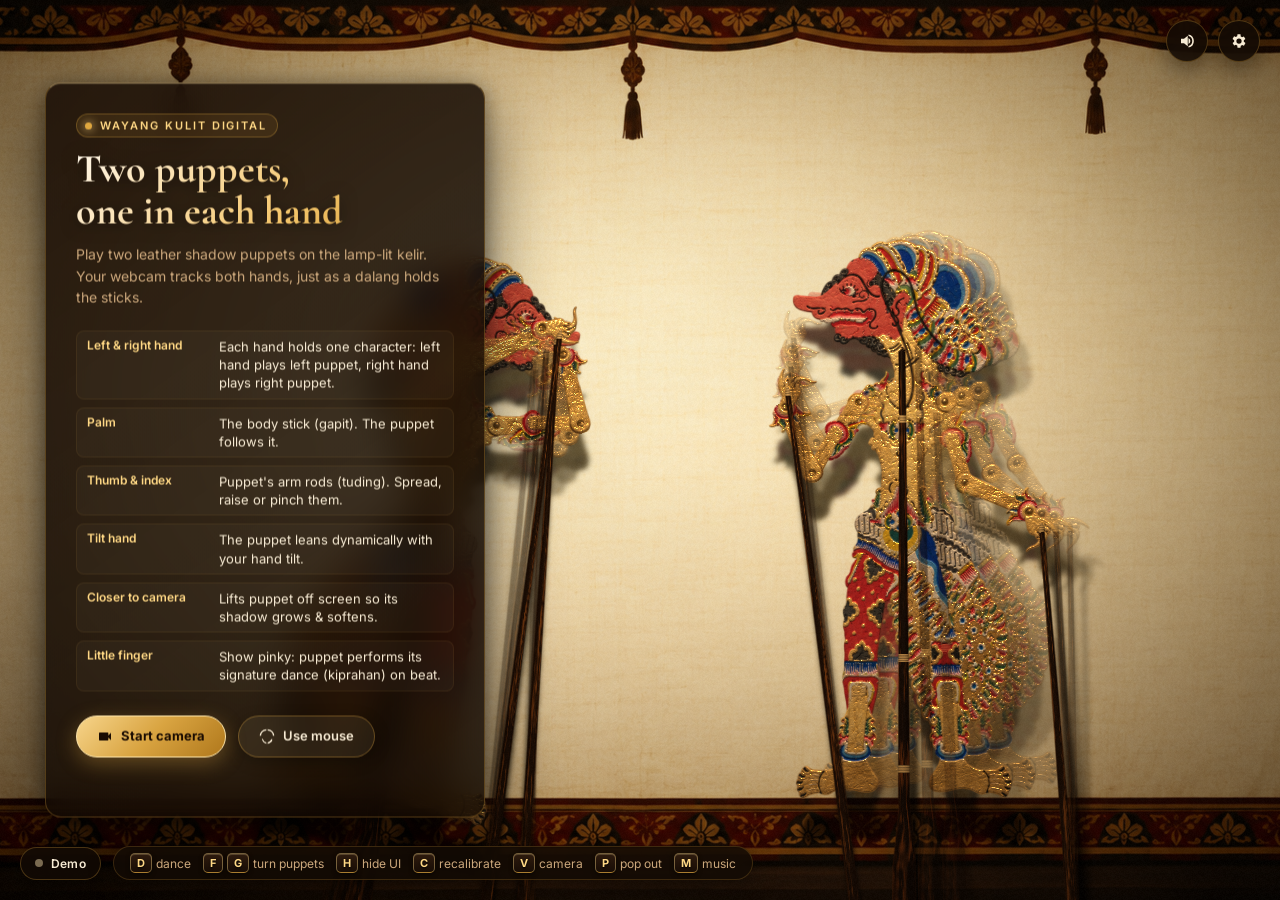
==== index.html @ a54cf00a "feat: initialize Wayang Digital puppet simulator" ====
<!doctype html>
<html lang="en">
  <head>
    <meta charset="utf-8" />
    <meta name="viewport" content="width=device-width, initial-scale=1" />
    <title>Wayang Kulit — Hand Puppetry</title>
    <link rel="preconnect" href="https://fonts.googleapis.com" />
    <link rel="preconnect" href="https://fonts.gstatic.com" crossorigin />
    <link href="https://fonts.googleapis.com/css2?family=Cormorant+Garamond:ital,wght@0,500;0,600;0,700;1,500&family=Inter:wght@400;500;600;700&display=swap" rel="stylesheet" />
    <link rel="stylesheet" href="styles.css" />
  </head>
  <body>
    <canvas id="stage" aria-label="Wayang kulit stage"></canvas>
    <video id="video" playsinline muted></video>

    <section id="intro" class="panel intro">
      <div class="intro-content">
        <p class="eyebrow"><span class="badge-dot"></span>Wayang Kulit Digital</p>
        <h1>Two puppets,<br />one in each hand</h1>
        <p class="lede">Play two leather shadow puppets on the lamp-lit kelir. Your webcam tracks both hands, just as a dalang holds the sticks.</p>
        
        <ul class="howto">
          <li><span class="k">Left &amp; right hand</span><span>Each hand holds one character: left hand plays left puppet, right hand plays right puppet.</span></li>
          <li><span class="k">Palm</span><span>The body stick (gapit). The puppet follows it.</span></li>
          <li><span class="k">Thumb &amp; index</span><span>Puppet's arm rods (tuding). Spread, raise or pinch them.</span></li>
          <li><span class="k">Tilt hand</span><span>The puppet leans dynamically with your hand tilt.</span></li>
          <li><span class="k">Closer to camera</span><span>Lifts puppet off screen so its shadow grows &amp; softens.</span></li>
          <li><span class="k">Little finger</span><span>Show pinky: puppet performs its signature dance (kiprahan) on beat.</span></li>
        </ul>
        
        <div class="actions">
          <button id="start-camera" class="btn primary">
            <svg class="btn-icon" viewBox="0 0 24 24" width="16" height="16" aria-hidden="true"><path fill="currentColor" d="M17 10.5V7a1 1 0 0 0-1-1H4a1 1 0 0 0-1 1v10a1 1 0 0 0 1 1h12a1 1 0 0 0 1-1v-3.5l4 4v-11l-4 4z"/></svg>
            Start camera
          </button>
          <button id="use-mouse" class="btn">
            <svg class="btn-icon" viewBox="0 0 24 24" width="16" height="16" aria-hidden="true"><path fill="currentColor" d="M13 1.07V3.08A8.001 8.001 0 0 1 20.93 11H22.9A10.001 10.001 0 0 0 13 1.07M11 1.07A10.001 10.001 0 0 0 1.07 11H3.08A8.001 8.001 0 0 1 11 3.08V1.07M4.27 15.27A9.954 9.954 0 0 0 11 22.93v-2.01a7.97 7.97 0 0 1-5.32-5.32L4.27 15.27m15.46 0-1.41 1.41A7.97 7.97 0 0 1 13 20.92v2.01c2.76-.46 5.25-2.02 6.73-4.25l-.001-.01Z"/></svg>
            Use mouse
          </button>
        </div>
        <p id="intro-status" class="status-line" role="status"></p>
      </div>
    </section>

    <div id="hud" class="hud">
      <div class="pill" id="status"><span class="dot"></span><span id="status-text">Demo</span></div>
      <div class="keys-container">
        <p class="keys">
          <span class="key-group"><kbd>D</kbd> dance</span>
          <span class="key-group"><kbd>F</kbd><kbd>G</kbd> turn puppets</span>
          <span class="key-group"><kbd>H</kbd> hide UI</span>
          <span class="key-group"><kbd>C</kbd> recalibrate</span>
          <span class="key-group"><kbd>V</kbd> camera</span>
          <span class="key-group"><kbd>P</kbd> pop out</span>
          <span class="key-group"><kbd>M</kbd> music</span>
        </p>
      </div>
    </div>

    <div class="top-controls">
      <button id="sound-toggle" class="icon-btn sound-btn" aria-label="Mute music" aria-pressed="false" title="Toggle Music (M)">
        <svg class="on" viewBox="0 0 24 24" width="18" height="18" aria-hidden="true"><path fill="currentColor" d="M4 9v6h4l5 4V5L8 9H4Zm12.5 3a4.5 4.5 0 0 0-2.5-4v8a4.5 4.5 0 0 0 2.5-4Zm-2.5-8.8v2.1a7 7 0 0 1 0 13.4v2.1a9 9 0 0 0 0-17.6Z"/></svg>
        <svg class="off" viewBox="0 0 24 24" width="18" height="18" aria-hidden="true"><path fill="currentColor" d="M4 9v6h4l5 4V5L8 9H4Zm12.6 3 2.7-2.7-1.4-1.4-2.7 2.7-2.7-2.7-1.4 1.4 2.7 2.7-2.7 2.7 1.4 1.4 2.7-2.7 2.7 2.7 1.4-1.4-2.7-2.7Z" transform="translate(2 0)"/></svg>
      </button>
      <button id="settings-toggle" class="icon-btn" aria-label="Settings" aria-expanded="false" title="Settings">
        <svg viewBox="0 0 24 24" width="18" height="18" aria-hidden="true"><path fill="currentColor" d="M19.4 13a7.6 7.6 0 0 0 0-2l2.1-1.6-2-3.5-2.5 1a7.3 7.3 0 0 0-1.7-1L15 3h-4l-.4 2.7a7.3 7.3 0 0 0-1.7 1l-2.5-1-2 3.5L6.6 11a7.6 7.6 0 0 0 0 2l-2.1 1.6 2 3.5 2.5-1a7.3 7.3 0 0 0 1.7 1L11 21h4l.4-2.7a7.3 7.3 0 0 0 1.7-1l2.5 1 2-3.5ZM13 15.5a3.5 3.5 0 1 1 0-7 3.5 3.5 0 0 1 0 7Z" transform="translate(-1 0)"/></svg>
      </button>
    </div>

    <aside id="settings" class="panel settings" hidden>
      <div class="settings-header">
        <h2>Settings</h2>
        <button id="settings-close" class="close-btn" aria-label="Close settings">
          <svg viewBox="0 0 24 24" width="16" height="16"><path fill="currentColor" d="M19 6.41L17.59 5 12 10.59 6.41 5 5 6.41 10.59 12 5 17.59 6.41 19 12 13.41 17.59 19 19 17.59 13.41 12z"/></svg>
        </button>
      </div>
      <label>Characters
        <select id="opt-characters">
          <option value="two">Two puppets, one per hand</option>
          <option value="one">One puppet</option>
        </select>
      </label>
      <label>Arm-rod fingers
        <select id="opt-fingers">
          <option value="thumb-index">Thumb + index</option>
          <option value="thumb-pinky">Thumb + pinky (arms spread wider)</option>
          <option value="index-pinky">Index + pinky</option>
        </select>
      </label>
      <label id="bodyhand-row" hidden>Body hand (one puppet, two hands)
        <select id="opt-bodyhand">
          <option value="right">Right hand holds the gapit</option>
          <option value="left">Left hand holds the gapit</option>
        </select>
      </label>
      <label>Facing
        <select id="opt-facing">
          <option value="target">Face each other</option>
          <option value="walk">Face the way they walk</option>
          <option value="manual">Manual (F / G to turn)</option>
        </select>
      </label>
      <label class="row toggle-row">
        <span>Show camera preview</span>
        <input type="checkbox" id="opt-camera" checked />
      </label>
      <button id="opt-popout" class="btn small" type="button">Open camera in new window</button>
      <label>Puppet size
        <input type="range" id="opt-size" min="0.36" max="0.72" step="0.01" value="0.53" />
      </label>
      <label>Music volume
        <input type="range" id="opt-volume" min="0" max="1" step="0.01" value="0.6" />
      </label>
    </aside>

    <div id="preview-box" hidden>
      <div class="preview-header">
        <span class="preview-dot"></span>
        <span class="preview-title">Hand Tracker</span>
      </div>
      <canvas id="preview" width="320" height="180"></canvas>
      <button id="preview-popout" class="popout-btn" type="button" aria-label="Open camera in a new window" title="Open in a new window (P)">
        <svg viewBox="0 0 24 24" width="16" height="16" aria-hidden="true"><path fill="currentColor" d="M14 3h7v7h-2V6.4l-8.3 8.3-1.4-1.4L17.6 5H14V3ZM5 5h6v2H5v12h12v-6h2v6a2 2 0 0 1-2 2H5a2 2 0 0 1-2-2V7a2 2 0 0 1 2-2Z"/></svg>
      </button>
    </div>
    <div id="toast" class="toast" role="status" aria-live="polite"></div>
    <div id="error" class="panel error" hidden></div>

    <script type="module" src="src/main.js"></script>
  </body>
</html>
---- styles.css ----
:root {
  --ink: #f7ebd4;
  --ink-dim: #cca87c;
  --ink-muted: #967a5b;
  --gold: #dfa73f;
  --gold-hi: #ffd885;
  --gold-glow: rgba(223, 167, 63, 0.35);
  --panel-bg: linear-gradient(145deg, rgba(24, 13, 6, 0.88) 0%, rgba(12, 6, 2, 0.82) 100%);
  --panel-border: rgba(223, 167, 63, 0.28);
  --panel-border-top: rgba(255, 222, 155, 0.45);
  --serif: 'Cormorant Garamond', 'Iowan Old Style', Georgia, serif;
  --sans: 'Inter', system-ui, -apple-system, 'Segoe UI', sans-serif;
}

* {
  box-sizing: border-box;
}

[hidden] {
  display: none !important;
}

html, body {
  margin: 0;
  height: 100%;
  overflow: hidden;
  background: #090403;
  color: var(--ink);
  font-family: var(--sans);
  font-size: 14px;
  -webkit-font-smoothing: antialiased;
}

#stage {
  position: fixed;
  inset: 0;
  width: 100vw;
  height: 100vh;
  display: block;
  cursor: crosshair;
}

#video { display: none; }

/* Global Glass Panel */
.panel {
  background: var(--panel-bg);
  border: 1px solid var(--panel-border);
  border-top-color: var(--panel-border-top);
  border-radius: 16px;
  backdrop-filter: blur(16px) saturate(1.3);
  -webkit-backdrop-filter: blur(16px) saturate(1.3);
  box-shadow: 
    0 24px 70px rgba(0, 0, 0, 0.65),
    0 4px 20px rgba(0, 0, 0, 0.4),
    inset 0 1px 0 rgba(255, 230, 170, 0.12);
}

/* Intro Overlay */
.intro {
  position: fixed;
  left: max(20px, 3.5vw);
  top: 50%;
  transform: translateY(-50%);
  width: min(440px, calc(100vw - 40px));
  max-height: calc(100vh - 100px);
  padding: 30px;
  overflow-y: auto;
  transition: opacity 0.45s cubic-bezier(0.16, 1, 0.3, 1), transform 0.45s cubic-bezier(0.16, 1, 0.3, 1);
  z-index: 10;
}

.intro::-webkit-scrollbar {
  width: 4px;
}
.intro::-webkit-scrollbar-thumb {
  background: rgba(223, 167, 63, 0.3);
  border-radius: 4px;
}

.intro.gone {
  opacity: 0;
  transform: translate(-30px, -50%);
  pointer-events: none;
}

.eyebrow {
  display: inline-flex;
  align-items: center;
  gap: 8px;
  margin: 0 0 10px;
  padding: 4px 10px 4px 8px;
  background: rgba(223, 167, 63, 0.1);
  border: 1px solid rgba(223, 167, 63, 0.3);
  border-radius: 999px;
  color: var(--gold-hi);
  font-size: 11px;
  letter-spacing: 0.18em;
  text-transform: uppercase;
  font-weight: 600;
}

.badge-dot {
  width: 7px;
  height: 7px;
  border-radius: 50%;
  background: var(--gold);
  box-shadow: 0 0 10px var(--gold-hi);
  animation: pulse-dot 2s infinite ease-in-out;
}

@keyframes pulse-dot {
  0%, 100% { opacity: 0.6; transform: scale(0.9); }
  50% { opacity: 1; transform: scale(1.2); }
}

h1 {
  margin: 0 0 12px;
  font-family: var(--serif);
  font-weight: 700;
  font-size: 40px;
  line-height: 1.05;
  background: linear-gradient(135deg, #FFF7EA 0%, #F5C66B 60%, #C9902A 100%);
  -webkit-background-clip: text;
  -webkit-text-fill-color: transparent;
  filter: drop-shadow(0 2px 8px rgba(0, 0, 0, 0.6));
}

.lede {
  margin: 0 0 22px;
  color: var(--ink-dim);
  font-size: 14px;
  line-height: 1.55;
  font-weight: 400;
}

.howto {
  list-style: none;
  margin: 0 0 24px;
  padding: 0;
  display: grid;
  gap: 8px;
}

.howto li {
  display: grid;
  grid-template-columns: 120px 1fr;
  gap: 12px;
  padding: 6px 10px;
  background: rgba(255, 240, 210, 0.03);
  border-radius: 8px;
  border: 1px solid rgba(223, 167, 63, 0.08);
  line-height: 1.4;
  color: var(--ink);
  font-size: 13px;
  transition: background 0.2s;
}

.howto li:hover {
  background: rgba(255, 240, 210, 0.07);
  border-color: rgba(223, 167, 63, 0.2);
}

.howto .k {
  color: var(--gold-hi);
  font-weight: 600;
  font-size: 12px;
}

.actions {
  display: flex;
  gap: 12px;
  flex-wrap: wrap;
}

.btn {
  appearance: none;
  display: inline-flex;
  align-items: center;
  justify-content: center;
  gap: 8px;
  border: 1px solid rgba(223, 167, 63, 0.35);
  background: rgba(255, 230, 180, 0.07);
  color: var(--ink);
  font: 600 13px/1 var(--sans);
  padding: 12px 20px;
  border-radius: 999px;
  cursor: pointer;
  transition: all 0.25s cubic-bezier(0.16, 1, 0.3, 1);
  box-shadow: 0 4px 15px rgba(0, 0, 0, 0.3);
}

.btn:hover {
  background: rgba(255, 230, 180, 0.14);
  border-color: rgba(223, 167, 63, 0.65);
  transform: translateY(-1px);
  box-shadow: 0 6px 20px rgba(0, 0, 0, 0.4), 0 0 12px var(--gold-glow);
}

.btn:active {
  transform: translateY(1px);
}

.btn.primary {
  background: linear-gradient(135deg, #F7D58B 0%, #D9A441 50%, #B0781C 100%);
  border-color: #FFE6AA;
  color: #1a0c02;
  font-weight: 700;
  box-shadow: 0 6px 20px rgba(217, 164, 65, 0.35);
}

.btn.primary:hover {
  background: linear-gradient(135deg, #FFE19C 0%, #E5B24E 50%, #C28723 100%);
  box-shadow: 0 8px 25px rgba(217, 164, 65, 0.5);
}

.btn:disabled {
  opacity: 0.5;
  cursor: not-allowed;
  transform: none !important;
  box-shadow: none !important;
}

.btn-icon {
  flex-shrink: 0;
}

.status-line {
  min-height: 1.2em;
  margin: 14px 0 0;
  color: var(--ink-dim);
  font-size: 13px;
  line-height: 1.4;
}

.status-line.err {
  color: #ff9d85;
  font-weight: 500;
}

/* Bottom HUD */
.hud {
  position: fixed;
  left: 20px;
  bottom: 20px;
  display: flex;
  align-items: center;
  gap: 12px;
  flex-wrap: wrap;
  pointer-events: none;
  z-index: 10;
  transition: opacity 0.35s ease;
}

.pill {
  display: inline-flex;
  align-items: center;
  gap: 8px;
  padding: 8px 14px;
  border-radius: 999px;
  background: rgba(18, 10, 4, 0.85);
  border: 1px solid var(--panel-border);
  font-size: 12px;
  font-weight: 600;
  letter-spacing: 0.02em;
  backdrop-filter: blur(12px);
  -webkit-backdrop-filter: blur(12px);
  box-shadow: 0 8px 24px rgba(0, 0, 0, 0.4);
}

.dot {
  width: 8px;
  height: 8px;
  border-radius: 50%;
  background: #7a6a50;
}

.pill.live .dot {
  background: #77e05e;
  box-shadow: 0 0 10px #77e05e;
}

.pill.warn .dot {
  background: #ffab36;
  box-shadow: 0 0 10px #ffab36;
}

.keys-container {
  background: rgba(18, 10, 4, 0.8);
  border: 1px solid rgba(223, 167, 63, 0.2);
  border-radius: 999px;
  padding: 6px 16px;
  backdrop-filter: blur(12px);
  -webkit-backdrop-filter: blur(12px);
  box-shadow: 0 8px 24px rgba(0, 0, 0, 0.4);
}

.keys {
  margin: 0;
  display: flex;
  align-items: center;
  gap: 12px;
  flex-wrap: wrap;
  color: var(--ink-dim);
  font-size: 12px;
}

.key-group {
  display: inline-flex;
  align-items: center;
  gap: 4px;
  white-space: nowrap;
}

kbd {
  display: inline-flex;
  align-items: center;
  justify-content: center;
  min-width: 20px;
  height: 20px;
  padding: 0 6px;
  border: 1px solid rgba(255, 218, 140, 0.4);
  border-bottom-color: rgba(223, 167, 63, 0.7);
  border-radius: 5px;
  background: linear-gradient(180deg, rgba(50, 30, 15, 0.9) 0%, rgba(25, 14, 6, 0.9) 100%);
  color: var(--gold-hi);
  font: 700 11px/1 var(--sans);
  text-shadow: 0 1px 2px #000;
  box-shadow: 0 2px 4px rgba(0,0,0,0.5), inset 0 1px 0 rgba(255, 230, 170, 0.2);
}

/* Top Action Controls */
.top-controls {
  position: fixed;
  top: 20px;
  right: 20px;
  display: flex;
  gap: 10px;
  z-index: 20;
}

.icon-btn {
  width: 42px;
  height: 42px;
  display: grid;
  place-items: center;
  border-radius: 50%;
  border: 1px solid var(--panel-border);
  background: rgba(18, 10, 4, 0.85);
  color: var(--ink);
  cursor: pointer;
  backdrop-filter: blur(12px);
  -webkit-backdrop-filter: blur(12px);
  box-shadow: 0 8px 24px rgba(0, 0, 0, 0.4);
  transition: all 0.25s cubic-bezier(0.16, 1, 0.3, 1);
}

.icon-btn:hover {
  border-color: rgba(223, 167, 63, 0.65);
  color: var(--gold-hi);
  transform: scale(1.06);
  box-shadow: 0 10px 30px rgba(0,0,0,0.5), 0 0 15px var(--gold-glow);
}

.sound-btn .off,
.sound-btn[aria-pressed='true'] .on { display: none; }
.sound-btn[aria-pressed='true'] .off { display: block; color: var(--ink-muted); }

/* Settings Drawer */
.settings {
  position: fixed;
  top: 72px;
  right: 20px;
  width: min(320px, calc(100vw - 40px));
  padding: 22px;
  display: grid;
  gap: 16px;
  z-index: 20;
  transform-origin: top right;
  transition: opacity 0.25s ease, transform 0.25s cubic-bezier(0.16, 1, 0.3, 1);
}

.settings[hidden] {
  display: grid !important;
  opacity: 0;
  transform: scale(0.92) translateY(-10px);
  pointer-events: none;
}

.settings-header {
  display: flex;
  align-items: center;
  justify-content: space-between;
  padding-bottom: 8px;
  border-bottom: 1px solid rgba(223, 167, 63, 0.2);
}

.settings h2 {
  margin: 0;
  font-family: var(--serif);
  font-size: 24px;
  font-weight: 700;
  color: var(--gold-hi);
}

.close-btn {
  background: none;
  border: none;
  color: var(--ink-dim);
  cursor: pointer;
  padding: 4px;
  border-radius: 50%;
  display: grid;
  place-items: center;
  transition: color 0.2s, background 0.2s;
}

.close-btn:hover {
  color: var(--ink);
  background: rgba(255, 255, 255, 0.1);
}

.settings label {
  display: grid;
  gap: 6px;
  font-size: 12px;
  font-weight: 500;
  color: var(--ink-dim);
}

.settings label.toggle-row {
  display: flex;
  align-items: center;
  justify-content: space-between;
  color: var(--ink);
}

.settings select {
  appearance: none;
  background-image: url("data:image/svg+xml,%3Csvg xmlns='http://www.w3.org/2000/svg' width='12' height='12' viewBox='0 0 24 24' fill='%23dfa73f'%3E%3Cpath d='M7 10l5 5 5-5z'/%3E%3C/svg%3E");
  background-repeat: no-repeat;
  background-position: right 10px center;
  background-color: rgba(255, 230, 180, 0.05);
  color: var(--ink);
  border: 1px solid var(--panel-border);
  border-radius: 8px;
  padding: 9px 30px 9px 12px;
  font: 13px var(--sans);
  cursor: pointer;
  outline: none;
  transition: border-color 0.2s, background-color 0.2s;
}

.settings select:focus,
.settings select:hover {
  border-color: rgba(223, 167, 63, 0.6);
  background-color: rgba(255, 230, 180, 0.09);
}

.settings select option {
  background: #1c0e06;
  color: var(--ink);
}

.settings input[type='checkbox'] {
  width: 18px;
  height: 18px;
  accent-color: var(--gold);
  cursor: pointer;
}

.settings input[type='range'] {
  appearance: none;
  height: 6px;
  border-radius: 3px;
  background: rgba(255, 230, 180, 0.15);
  outline: none;
  cursor: pointer;
}

.settings input[type='range']::-webkit-slider-thumb {
  appearance: none;
  width: 18px;
  height: 18px;
  border-radius: 50%;
  background: radial-gradient(circle at 30% 30%, #FFE5A3, #D9A441);
  box-shadow: 0 2px 6px rgba(0, 0, 0, 0.6), 0 0 10px rgba(217, 164, 65, 0.4);
  cursor: pointer;
  transition: transform 0.15s;
}

.settings input[type='range']::-webkit-slider-thumb:hover {
  transform: scale(1.15);
}

/* Hand Tracker Camera Preview Box */
#preview-box {
  position: fixed;
  right: 20px;
  bottom: 20px;
  width: min(260px, 40vw);
  border-radius: 14px;
  border: 1px solid var(--panel-border);
  background: rgba(14, 7, 3, 0.9);
  backdrop-filter: blur(12px);
  -webkit-backdrop-filter: blur(12px);
  box-shadow: 0 16px 40px rgba(0, 0, 0, 0.6);
  overflow: hidden;
  z-index: 10;
  transition: opacity 0.3s ease;
}

.preview-header {
  display: flex;
  align-items: center;
  gap: 6px;
  padding: 6px 10px;
  background: rgba(0, 0, 0, 0.4);
  border-bottom: 1px solid rgba(223, 167, 63, 0.15);
  font-size: 10px;
  letter-spacing: 0.12em;
  text-transform: uppercase;
  color: var(--ink-dim);
  font-weight: 600;
}

.preview-dot {
  width: 6px;
  height: 6px;
  border-radius: 50%;
  background: #77e05e;
  box-shadow: 0 0 6px #77e05e;
}

#preview {
  display: block;
  width: 100%;
  aspect-ratio: 16 / 9;
  height: auto;
  background: #000;
}

.popout-btn {
  position: absolute;
  top: 32px;
  right: 8px;
  width: 32px;
  height: 32px;
  display: grid;
  place-items: center;
  border-radius: 8px;
  border: 1px solid var(--panel-border);
  background: rgba(18, 10, 4, 0.85);
  color: var(--ink);
  cursor: pointer;
  opacity: 0;
  transition: opacity 0.2s, border-color 0.2s, transform 0.2s;
}

#preview-box:hover .popout-btn,
.popout-btn:focus-visible { opacity: 1; }
.popout-btn:hover {
  border-color: rgba(223, 167, 63, 0.6);
  color: var(--gold-hi);
  transform: scale(1.05);
}

.btn.small {
  padding: 8px 14px;
  font-size: 12px;
}

/* Toast Notification */
.toast {
  position: fixed;
  top: 24px;
  left: 50%;
  transform: translate(-50%, -12px);
  padding: 10px 22px;
  border-radius: 999px;
  background: linear-gradient(135deg, rgba(30, 16, 8, 0.92) 0%, rgba(18, 9, 3, 0.92) 100%);
  border: 1px solid rgba(255, 218, 140, 0.4);
  box-shadow: 0 12px 36px rgba(0, 0, 0, 0.6), 0 0 20px rgba(223, 167, 63, 0.25);
  backdrop-filter: blur(16px);
  -webkit-backdrop-filter: blur(16px);
  font-family: var(--serif);
  font-style: italic;
  font-size: 20px;
  font-weight: 600;
  color: var(--gold-hi);
  letter-spacing: 0.03em;
  opacity: 0;
  pointer-events: none;
  transition: opacity 0.35s cubic-bezier(0.16, 1, 0.3, 1), transform 0.35s cubic-bezier(0.16, 1, 0.3, 1);
  white-space: nowrap;
  z-index: 100;
}

.toast.show {
  opacity: 1;
  transform: translate(-50%, 0);
}

body.ui-hidden .toast { opacity: 0; }

.error {
  position: fixed;
  left: 50%;
  top: 50%;
  transform: translate(-50%, -50%);
  padding: 24px 28px;
  max-width: min(480px, calc(100vw - 40px));
  line-height: 1.5;
  z-index: 200;
}

body.ui-hidden .hud,
body.ui-hidden .top-controls,
body.ui-hidden #preview-box,
body.ui-hidden .settings {
  opacity: 0 !important;
  pointer-events: none !important;
}

@media (max-width: 768px) {
  .intro {
    left: 16px;
    right: 16px;
    top: auto;
    bottom: 20px;
    transform: none;
    width: auto;
    max-height: 70vh;
    padding: 20px;
  }
  .intro.gone { transform: translateY(30px); }
  h1 { font-size: 30px; }
  .howto li { grid-template-columns: 100px 1fr; }
  .keys-container { display: none; }
}
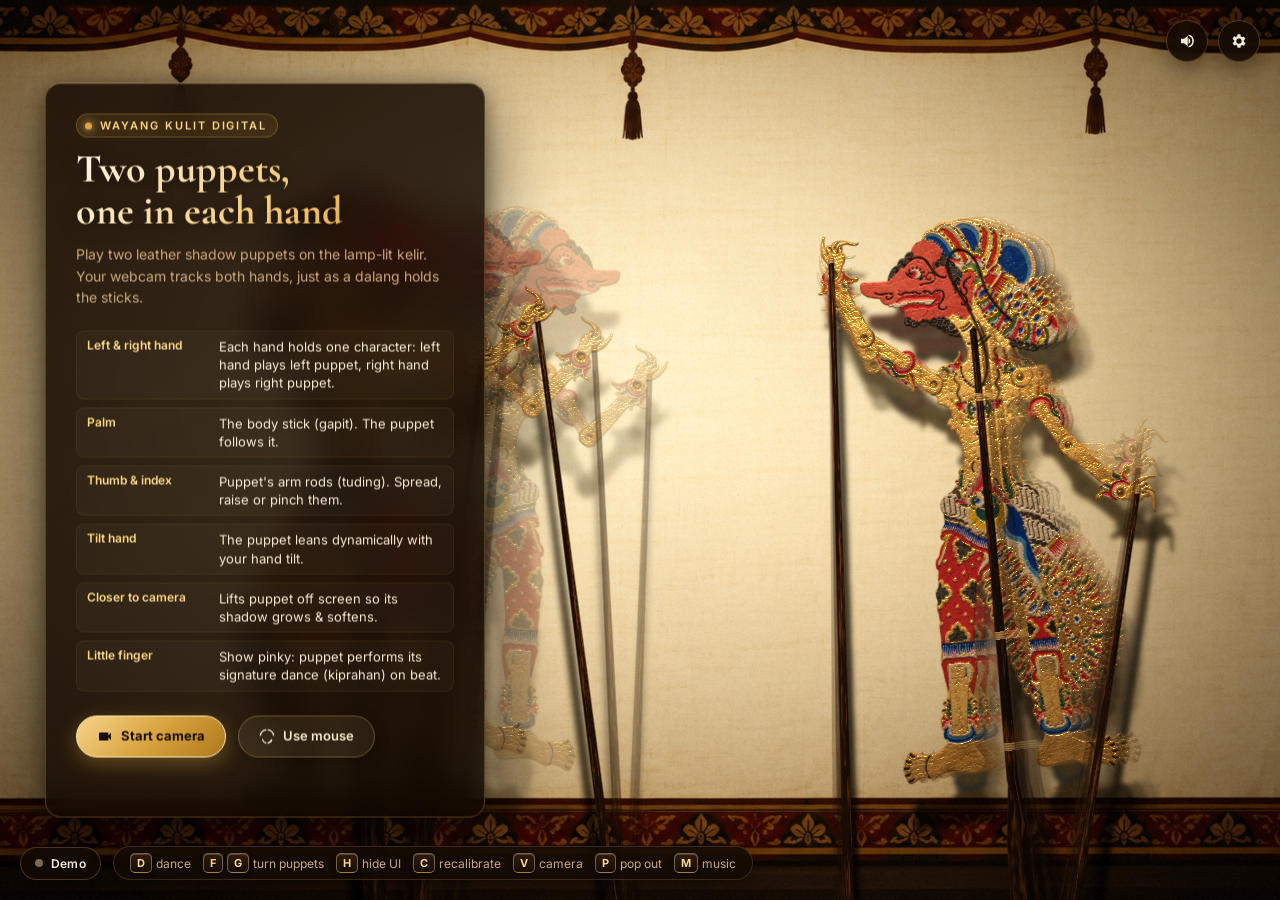
==== commit 172173ca: "feat: add SEO meta tags, sitemap, robots.txt, and Vercel configuration" ====
--- a/index.html
+++ b/index.html
@@ -1,13 +1,62 @@
-<!doctype html>
-<html lang="en">
+﻿<!doctype html>
+<html lang="id">
   <head>
     <meta charset="utf-8" />
     <meta name="viewport" content="width=device-width, initial-scale=1" />
-    <title>Wayang Kulit — Hand Puppetry</title>
+    
+    <!-- Primary SEO Meta Tags -->
+    <title>Wayang Kulit Digital — Simulasi Interaktif Dalang & Shadow Puppetry</title>
+    <meta name="title" content="Wayang Kulit Digital — Simulasi Interaktif Dalang & Shadow Puppetry" />
+    <meta name="description" content="Mainkan simulasi Wayang Kulit Digital interaktif langsung di browser dengan teknologi MediaPipe AI Hand Tracking & WebGL. Pengalaman seru menjadi dalang wayang kulit!" />
+    <meta name="keywords" content="wayang kulit, wayang digital, simulasi dalang, wayang kulit online, hand tracking wayang, game wayang kulit, webgl wayang, kebudayaan indonesia, wayang interaktif, alialkhozini" />
+    <meta name="author" content="Ali Alkhozini" />
+    <meta name="robots" content="index, follow" />
+    <meta name="language" content="Indonesian" />
+    <meta name="theme-color" content="#090403" />
+    <meta name="google-site-verification" content="glfn1bT0pv14ISpKObxB3KRVvbgvHPI_zt5bTvmv0h4" />
+    <link rel="canonical" href="https://wayangdigital.alialkhozini.my.id/" />
+
+    <!-- Open Graph / Facebook / WhatsApp Meta Tags -->
+    <meta property="og:type" content="website" />
+    <meta property="og:url" content="https://wayangdigital.alialkhozini.my.id/" />
+    <meta property="og:title" content="Wayang Kulit Digital — Simulasi Interaktif Dalang & Shadow Puppetry" />
+    <meta property="og:description" content="Mainkan simulasi Wayang Kulit Digital interaktif langsung di browser dengan teknologi MediaPipe AI Hand Tracking & WebGL. Rasakan pengalaman menjadi dalang profesional!" />
+    <meta property="og:image" content="https://wayangdigital.alialkhozini.my.id/assets/background.png" />
+    <meta property="og:site_name" content="Wayang Kulit Digital" />
+    <meta property="og:locale" content="id_ID" />
+
+    <!-- Twitter Card Meta Tags -->
+    <meta name="twitter:card" content="summary_large_image" />
+    <meta name="twitter:url" content="https://wayangdigital.alialkhozini.my.id/" />
+    <meta name="twitter:title" content="Wayang Kulit Digital — Simulasi Interaktif Dalang & Shadow Puppetry" />
+    <meta name="twitter:description" content="Mainkan simulasi Wayang Kulit Digital interaktif langsung di browser dengan MediaPipe AI Hand Tracking & WebGL." />
+    <meta name="twitter:image" content="https://wayangdigital.alialkhozini.my.id/assets/background.png" />
+
+    <!-- Google Fonts -->
     <link rel="preconnect" href="https://fonts.googleapis.com" />
     <link rel="preconnect" href="https://fonts.gstatic.com" crossorigin />
     <link href="https://fonts.googleapis.com/css2?family=Cormorant+Garamond:ital,wght@0,500;0,600;0,700;1,500&family=Inter:wght@400;500;600;700&display=swap" rel="stylesheet" />
     <link rel="stylesheet" href="styles.css" />
+
+    <!-- Structured Data (JSON-LD) for Google Rich Snippets -->
+    <script type="application/ld+json">
+    {
+      "@context": "https://schema.org",
+      "@type": "WebApplication",
+      "name": "Wayang Kulit Digital",
+      "alternateName": "Digital Wayang Shadow Puppetry Simulation",
+      "url": "https://wayangdigital.alialkhozini.my.id/",
+      "applicationCategory": "GameApplication",
+      "operatingSystem": "Web Browser",
+      "inLanguage": "id-ID",
+      "description": "Simulasi interaktif seni Wayang Kulit tradisional berbasis WebGL dan AI MediaPipe Hand Tracking.",
+      "author": {
+        "@type": "Person",
+        "name": "Ali Alkhozini",
+        "url": "https://alialkhozini.my.id/"
+      }
+    }
+    </script>
   </head>
   <body>
     <canvas id="stage" aria-label="Wayang kulit stage"></canvas>
@@ -128,4 +177,4 @@
 
     <script type="module" src="src/main.js"></script>
   </body>
-</html>
+</html>
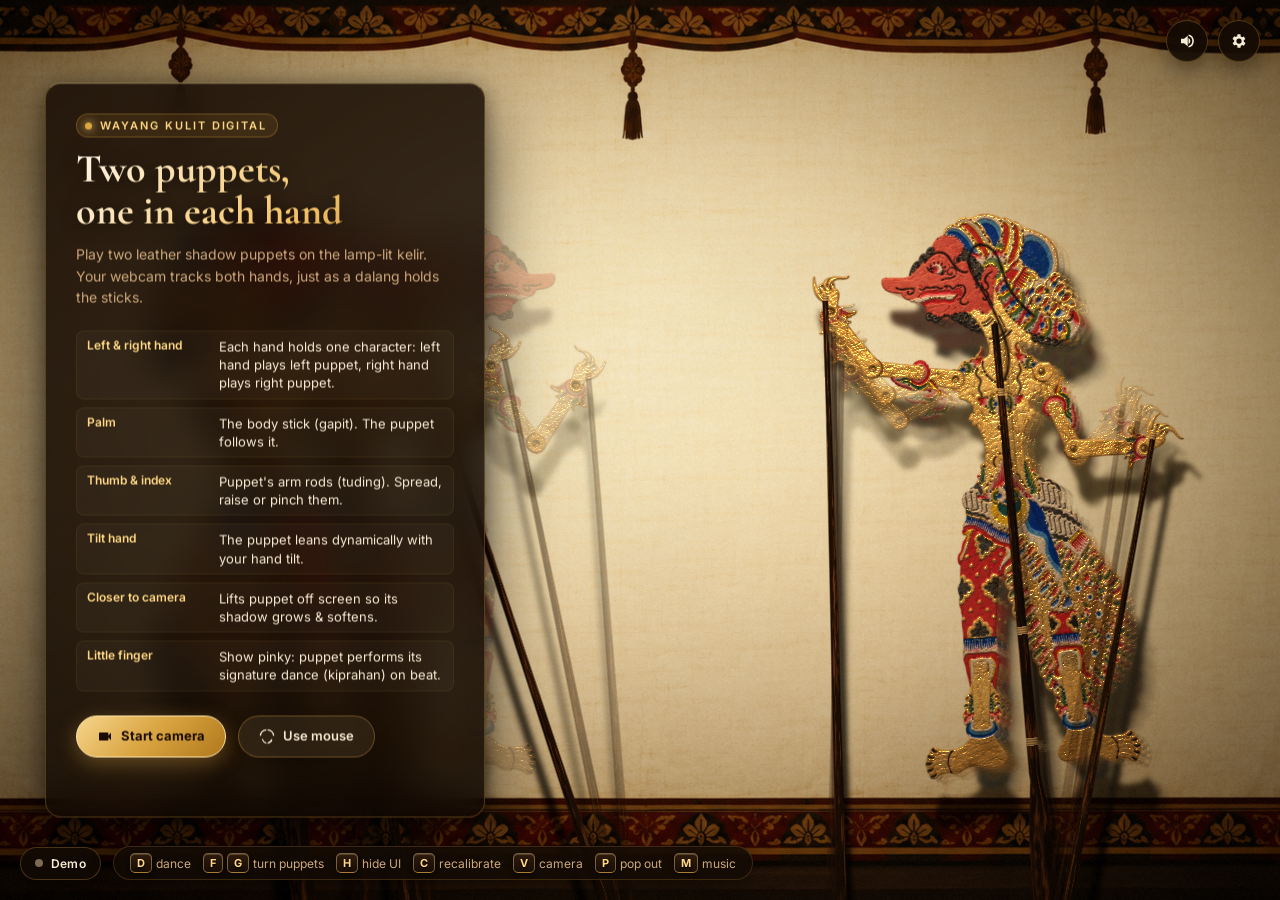
==== commit 2676f937: "refactor: remove file BOMs and simplify vercel configuration" ====
--- a/index.html
+++ b/index.html
@@ -1,4 +1,4 @@
-﻿<!doctype html>
+<!doctype html>
 <html lang="id">
   <head>
     <meta charset="utf-8" />
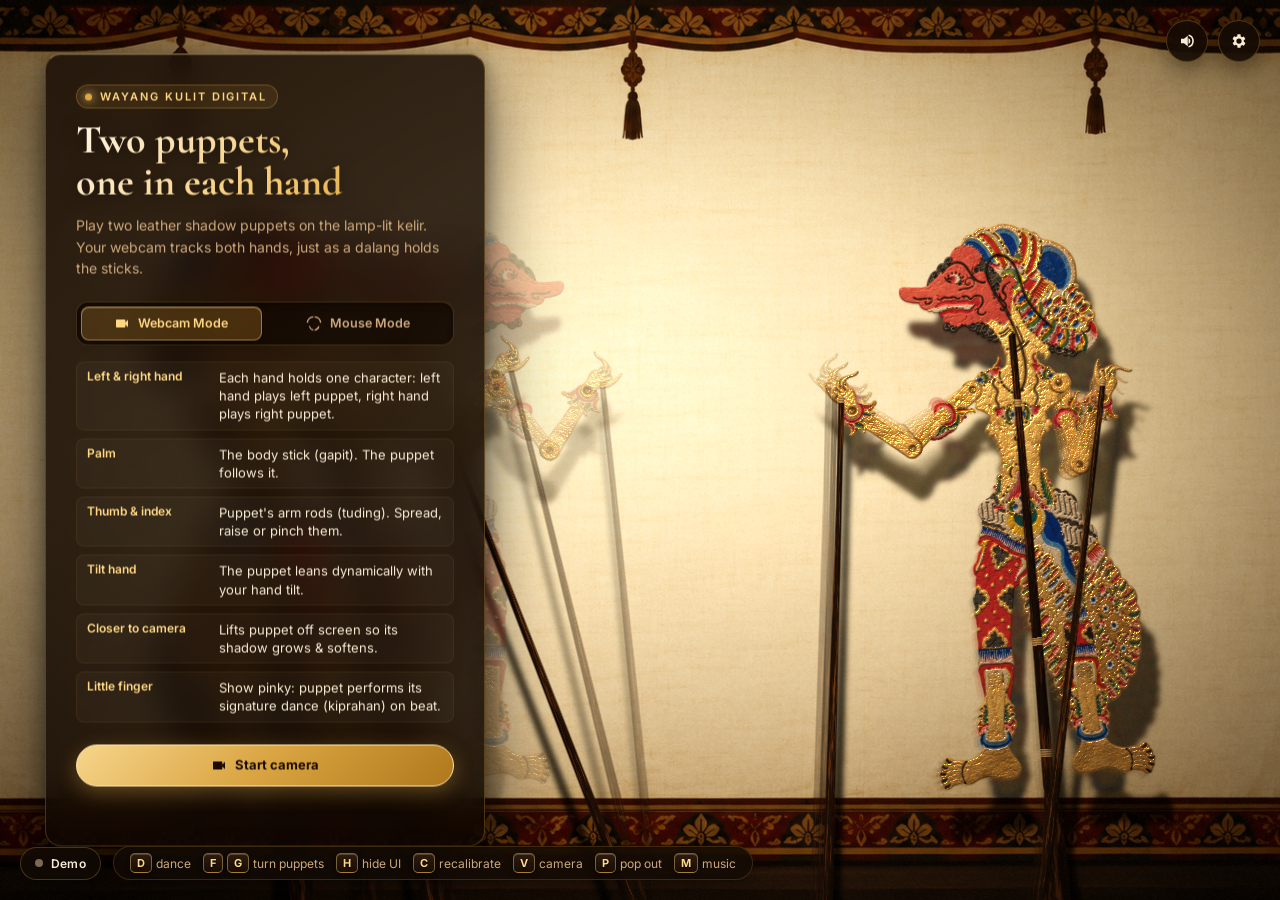
==== commit 09e39e76: "feat: add mouse control mode, UI mode switcher, and main application entry point" ====
--- a/index.html
+++ b/index.html
@@ -68,7 +68,18 @@
         <h1>Two puppets,<br />one in each hand</h1>
         <p class="lede">Play two leather shadow puppets on the lamp-lit kelir. Your webcam tracks both hands, just as a dalang holds the sticks.</p>
         
-        <ul class="howto">
+        <div class="mode-switch" role="tablist" aria-label="Control mode selection">
+          <button id="mode-camera-btn" class="mode-tab active" role="tab" aria-selected="true" aria-controls="howto-camera" type="button">
+            <svg class="mode-icon" viewBox="0 0 24 24" width="16" height="16" aria-hidden="true"><path fill="currentColor" d="M17 10.5V7a1 1 0 0 0-1-1H4a1 1 0 0 0-1 1v10a1 1 0 0 0 1 1h12a1 1 0 0 0 1-1v-3.5l4 4v-11l-4 4z"/></svg>
+            <span>Webcam Mode</span>
+          </button>
+          <button id="mode-mouse-btn" class="mode-tab" role="tab" aria-selected="false" aria-controls="howto-mouse" type="button">
+            <svg class="mode-icon" viewBox="0 0 24 24" width="16" height="16" aria-hidden="true"><path fill="currentColor" d="M13 1.07V3.08A8.001 8.001 0 0 1 20.93 11H22.9A10.001 10.001 0 0 0 13 1.07M11 1.07A10.001 10.001 0 0 0 1.07 11H3.08A8.001 8.001 0 0 1 11 3.08V1.07M4.27 15.27A9.954 9.954 0 0 0 11 22.93v-2.01a7.97 7.97 0 0 1-5.32-5.32L4.27 15.27m15.46 0-1.41 1.41A7.97 7.97 0 0 1 13 20.92v2.01c2.76-.46 5.25-2.02 6.73-4.25l-.001-.01Z"/></svg>
+            <span>Mouse Mode</span>
+          </button>
+        </div>
+
+        <ul id="howto-camera" class="howto" role="tabpanel" aria-labelledby="mode-camera-btn">
           <li><span class="k">Left &amp; right hand</span><span>Each hand holds one character: left hand plays left puppet, right hand plays right puppet.</span></li>
           <li><span class="k">Palm</span><span>The body stick (gapit). The puppet follows it.</span></li>
           <li><span class="k">Thumb &amp; index</span><span>Puppet's arm rods (tuding). Spread, raise or pinch them.</span></li>
@@ -76,15 +87,24 @@
           <li><span class="k">Closer to camera</span><span>Lifts puppet off screen so its shadow grows &amp; softens.</span></li>
           <li><span class="k">Little finger</span><span>Show pinky: puppet performs its signature dance (kiprahan) on beat.</span></li>
         </ul>
-        
+
+        <ul id="howto-mouse" class="howto" role="tabpanel" aria-labelledby="mode-mouse-btn" hidden>
+          <li><span class="k">Move cursor</span><span>The body stick (gapit). Move cursor to guide the puppet across the kelir.</span></li>
+          <li><span class="k">Scroll wheel</span><span>Lifts puppet off screen so its shadow grows &amp; softens.</span></li>
+          <li><span class="k"><kbd>D</kbd> key</span><span>Performs the puppet's signature dance (kiprahan) on beat.</span></li>
+          <li><span class="k"><kbd>F</kbd> / <kbd>G</kbd> keys</span><span>Press <kbd>F</kbd> (left) or <kbd>G</kbd> (right) to flip facing direction.</span></li>
+          <li><span class="k"><kbd>M</kbd> key</span><span>Toggle traditional gamelan background music.</span></li>
+          <li><span class="k"><kbd>H</kbd> key</span><span>Toggle HUD interface for an immersive shadow play view.</span></li>
+        </ul>
+
         <div class="actions">
           <button id="start-camera" class="btn primary">
             <svg class="btn-icon" viewBox="0 0 24 24" width="16" height="16" aria-hidden="true"><path fill="currentColor" d="M17 10.5V7a1 1 0 0 0-1-1H4a1 1 0 0 0-1 1v10a1 1 0 0 0 1 1h12a1 1 0 0 0 1-1v-3.5l4 4v-11l-4 4z"/></svg>
             Start camera
           </button>
-          <button id="use-mouse" class="btn">
+          <button id="use-mouse" class="btn primary" hidden>
             <svg class="btn-icon" viewBox="0 0 24 24" width="16" height="16" aria-hidden="true"><path fill="currentColor" d="M13 1.07V3.08A8.001 8.001 0 0 1 20.93 11H22.9A10.001 10.001 0 0 0 13 1.07M11 1.07A10.001 10.001 0 0 0 1.07 11H3.08A8.001 8.001 0 0 1 11 3.08V1.07M4.27 15.27A9.954 9.954 0 0 0 11 22.93v-2.01a7.97 7.97 0 0 1-5.32-5.32L4.27 15.27m15.46 0-1.41 1.41A7.97 7.97 0 0 1 13 20.92v2.01c2.76-.46 5.25-2.02 6.73-4.25l-.001-.01Z"/></svg>
-            Use mouse
+            Play with mouse
           </button>
         </div>
         <p id="intro-status" class="status-line" role="status"></p>
--- a/styles.css
+++ b/styles.css
@@ -134,9 +134,54 @@
   font-weight: 400;
 }
 
+/* Mode Switcher */
+.mode-switch {
+  display: grid;
+  grid-template-columns: 1fr 1fr;
+  gap: 6px;
+  margin: 0 0 16px;
+  padding: 4px;
+  background: rgba(18, 9, 3, 0.7);
+  border: 1px solid rgba(223, 167, 63, 0.22);
+  border-radius: 12px;
+  box-shadow: inset 0 2px 6px rgba(0, 0, 0, 0.45);
+}
+
+.mode-tab {
+  appearance: none;
+  display: inline-flex;
+  align-items: center;
+  justify-content: center;
+  gap: 8px;
+  padding: 8px 12px;
+  border-radius: 8px;
+  border: 1px solid transparent;
+  background: transparent;
+  color: var(--ink-dim);
+  font: 600 12.5px/1 var(--sans);
+  cursor: pointer;
+  transition: all 0.22s cubic-bezier(0.16, 1, 0.3, 1);
+}
+
+.mode-tab:hover {
+  color: var(--ink);
+  background: rgba(255, 230, 180, 0.08);
+}
+
+.mode-tab.active {
+  background: linear-gradient(135deg, rgba(223, 167, 63, 0.24) 0%, rgba(176, 120, 28, 0.32) 100%);
+  border-color: rgba(255, 216, 133, 0.45);
+  color: var(--gold-hi);
+  box-shadow: 0 2px 10px rgba(0, 0, 0, 0.4), inset 0 1px 0 rgba(255, 230, 170, 0.22);
+}
+
+.mode-icon {
+  flex-shrink: 0;
+}
+
 .howto {
   list-style: none;
-  margin: 0 0 24px;
+  margin: 0 0 22px;
   padding: 0;
   display: grid;
   gap: 8px;
@@ -153,7 +198,7 @@
   line-height: 1.4;
   color: var(--ink);
   font-size: 13px;
-  transition: background 0.2s;
+  transition: background 0.2s, border-color 0.2s;
 }
 
 .howto li:hover {
@@ -165,12 +210,29 @@
   color: var(--gold-hi);
   font-weight: 600;
   font-size: 12px;
+}
+
+.howto kbd {
+  display: inline-block;
+  padding: 1px 4px;
+  background: rgba(255, 230, 180, 0.12);
+  border: 1px solid rgba(223, 167, 63, 0.35);
+  border-radius: 4px;
+  color: var(--gold-hi);
+  font-family: var(--sans);
+  font-size: 11px;
+  font-weight: 600;
+  line-height: 1.2;
 }
 
 .actions {
   display: flex;
   gap: 12px;
   flex-wrap: wrap;
+}
+
+.actions .btn {
+  width: 100%;
 }
 
 .btn {
